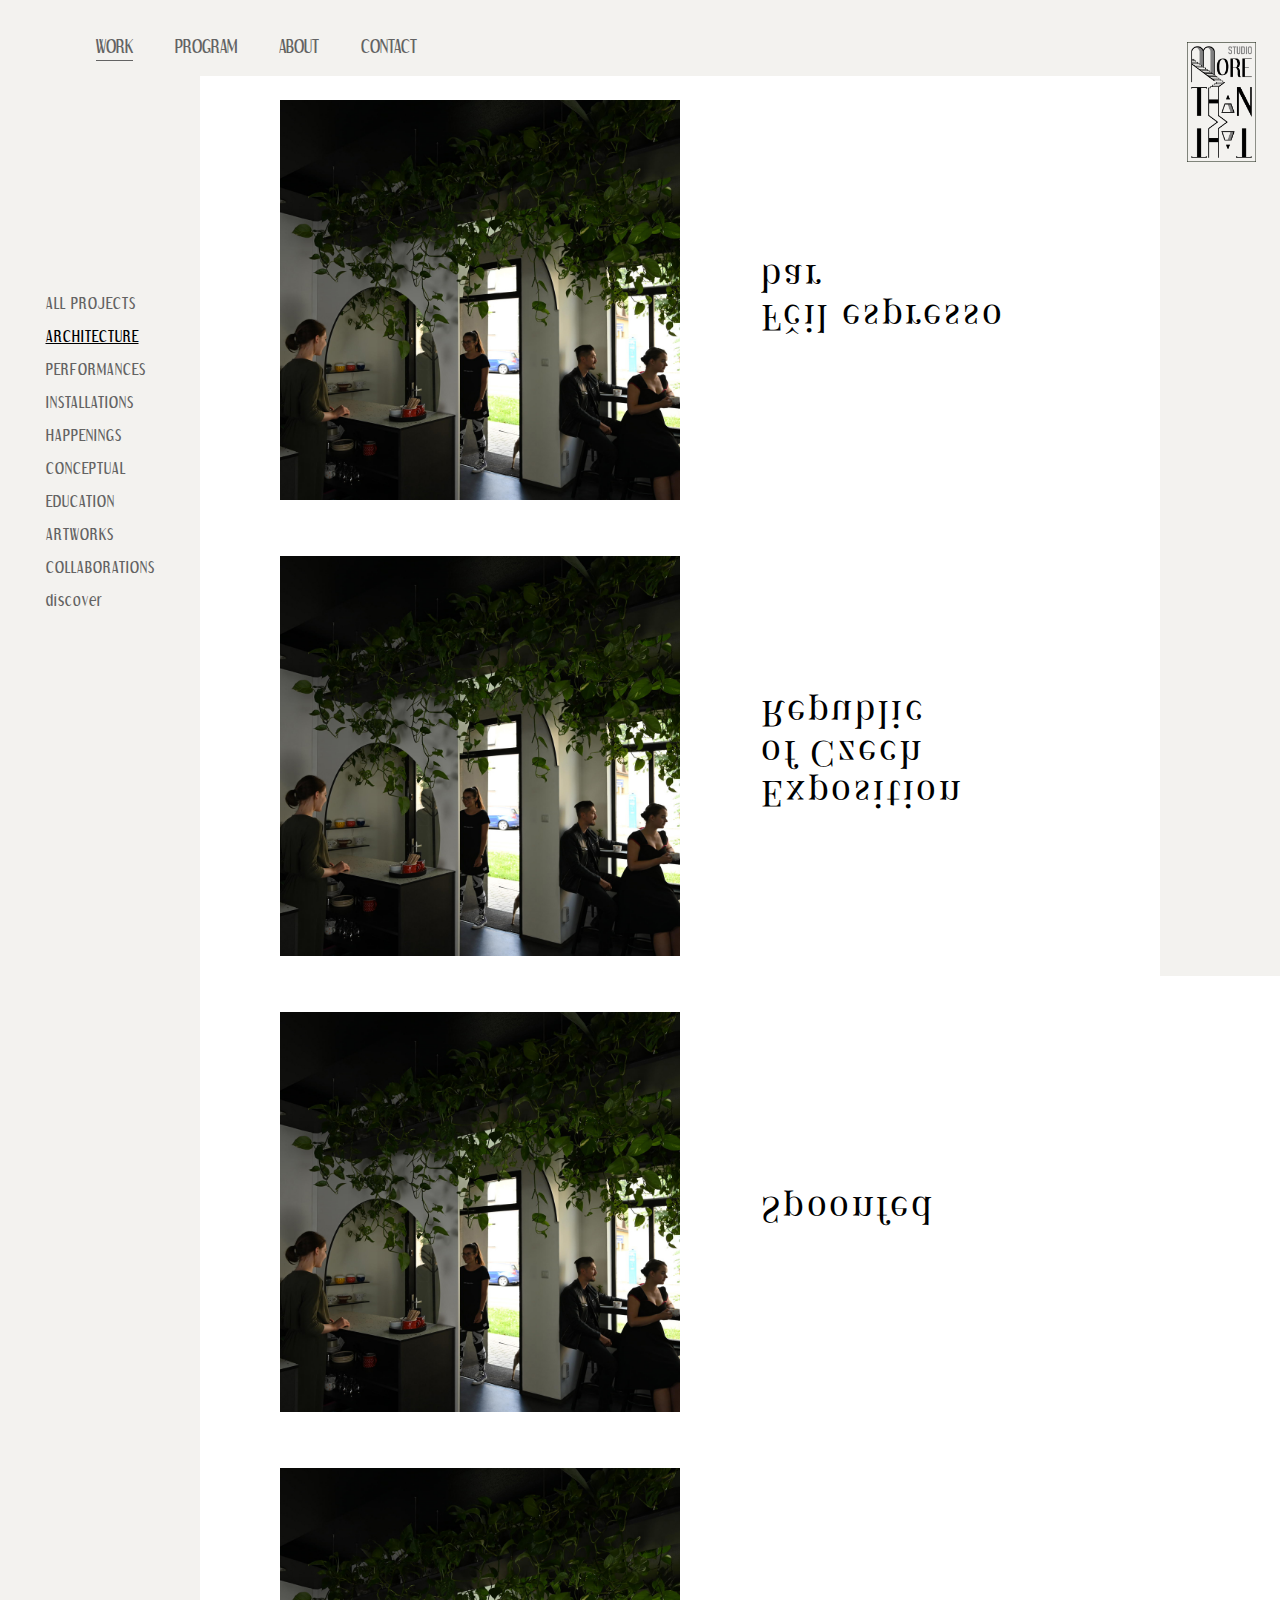
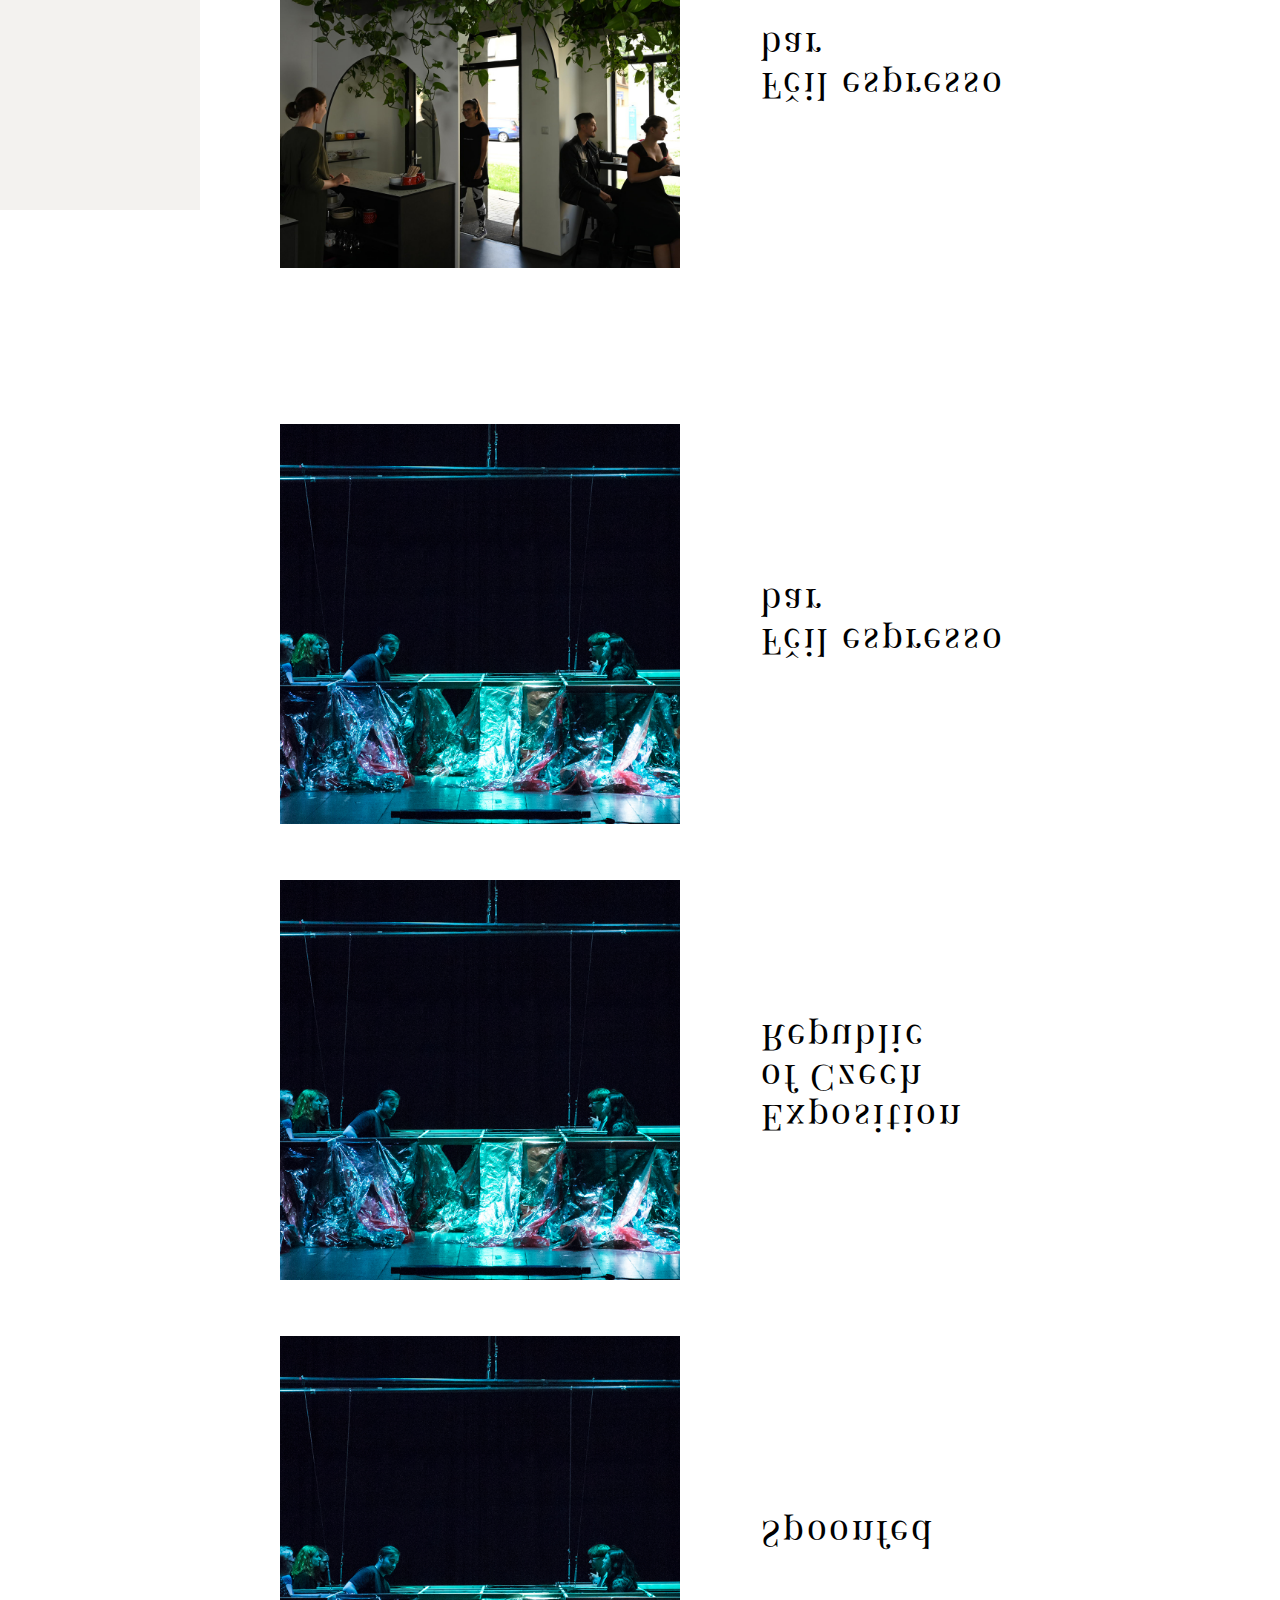
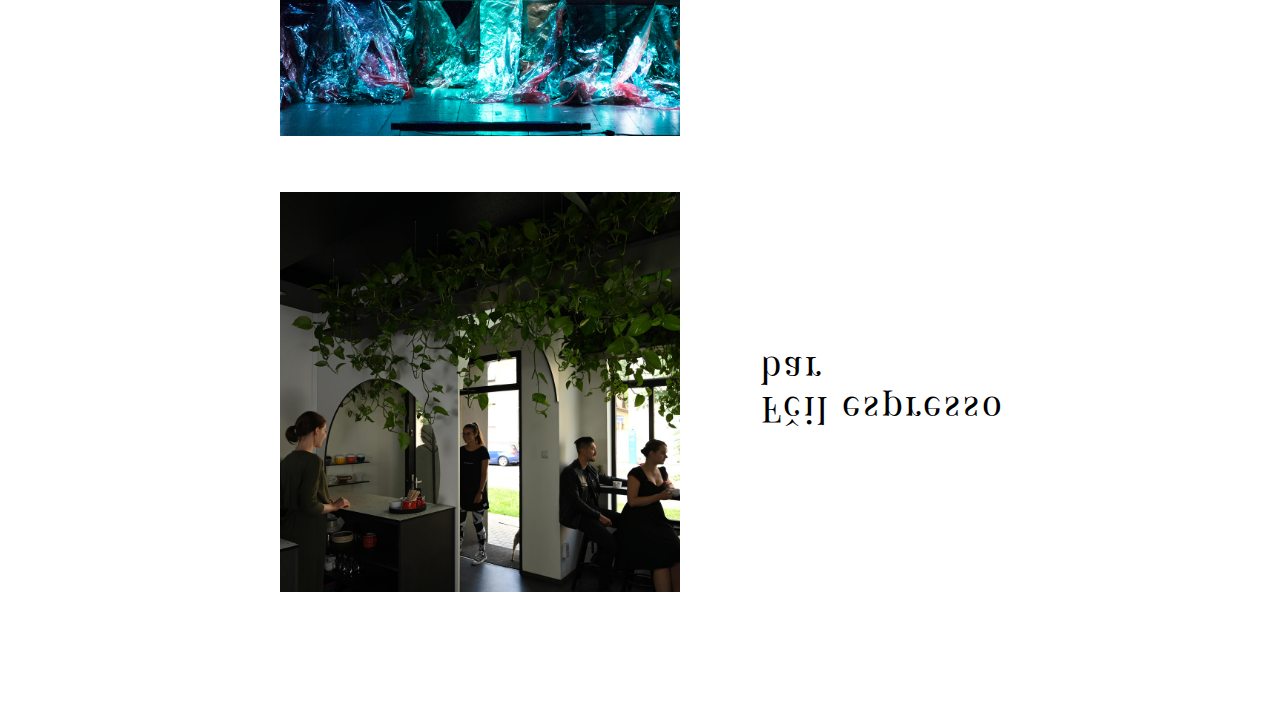
==== architecture.html @ 2d3cd611 "update" ====
<!DOCTYPE html>
<html lang="en">
<head>
  <meta charset="UTF-8">
  <meta name="viewport" content="width=device-width, initial-scale=1.0">
  <meta http-equiv="X-UA-Compatible" content="ie=edge">

  <link rel="shortcut icon" href="assests/img/favicon-32x32.png" type="image/png">

  <link rel="stylesheet" href="assests\style\work.css">

    <link rel="preconnect" href="https://fonts.gstatic.com">

    <link rel="stylesheet" href="https://cdnjs.cloudflare.com/ajax/libs/font-awesome/5.15.3/css/all.min.css">

    <script src="https://cdnjs.cloudflare.com/ajax/libs/jquery/3.4.1/jquery.min.js">

    </script>

   <link href="https://fonts.googleapis.com/css2?family=Playfair+Display&display=swap" rel="stylesheet">
   <!-- <script src="https://cdnjs.cloudflare.com/ajax/libs/jquery/3.3.1/jquery.min.js"> -->

  <title>Document</title>
</head>
<body>

  <header class="header">


    <nav class="navbar_container work" id="navbar_container">
      <div class="nav_section" id="nav_section">

      <ul class="navbar_items" id="navbar_items">
        <!-- <li class="navbar_item instagram">
          <a href="https://www.instagram.com/studio.morethanthat/">
          <svg xmlns="http://www.w3.org/2000/svg"  width="24" height="24" viewBox="0 0 24 24" fill="none" stroke="currentColor"
          stroke-width="2" stroke-linecap="round" stroke-linejoin="round" class="feather feather-instagram">
          <rect x="2" y="2" width="20" height="20" rx="5" ry="5"></rect><path d="M16 11.37A4 4 0 1 1 12.63 8 4 4 0 0 1 16 11.37z">
          </path><line x1="17.5" y1="6.5" x2="17.51" y2="6.5"></line></svg>
        </a>
        </li> -->
        <li class="navbar_item"><a class="underline active" href="work.html">Work</a></li>
        <li class="navbar_item"><a class="underline" href="work\collaborations\chromoculars.html">Program</a></li>
        <li class="navbar_item"><a class="underline" href="comingsoon1.html">About</a></li>
        <li class="navbar_item"><a class="underline" href="contact.html">Contact</a></li>
        <!-- <div class="mobile_social_media"> -->

        <li class="navbar_item social_media">
          <a class="social_media_icon" href="https://www.instagram.com/studio.morethanthat/">
          <svg xmlns="http://www.w3.org/2000/svg"  width="24" height="24" viewBox="0 0 24 24" fill="none" stroke="currentColor"
          stroke-width="2" stroke-linecap="round" stroke-linejoin="round" class="feather feather-instagram">
          <rect x="2" y="2" width="20" height="20" rx="5" ry="5"></rect><path d="M16 11.37A4 4 0 1 1 12.63 8 4 4 0 0 1 16 11.37z">
          </path></svg>
        </a>
      <a class="social_media_icon" href="">
          <svg aria-hidden="true" focusable="false" data-prefix="fab" data-icon="youtube" class="svg-inline--fa fa-youtube fa-w-18" role="img" xmlns="http://www.w3.org/2000/svg" viewBox="0 0 576 512"><path fill="currentColor" d="M549.655 124.083c-6.281-23.65-24.787-42.276-48.284-48.597C458.781 64 288 64 288 64S117.22 64 74.629 75.486c-23.497 6.322-42.003 24.947-48.284 48.597-11.412 42.867-11.412 132.305-11.412 132.305s0 89.438 11.412 132.305c6.281 23.65 24.787 41.5 48.284 47.821C117.22 448 288 448 288 448s170.78 0 213.371-11.486c23.497-6.321 42.003-24.171 48.284-47.821 11.412-42.867 11.412-132.305 11.412-132.305s0-89.438-11.412-132.305zm-317.51 213.508V175.185l142.739 81.205-142.739 81.201z"></path></svg>
        </a>


        <a class="social_media_icon" href="">
          <svg aria-hidden="true" focusable="false" data-prefix="fab" data-icon="facebook-f" class="svg-inline--fa fa-facebook-f fa-w-10" role="img" xmlns="http://www.w3.org/2000/svg"
             viewBox="0 0 320 512"><path fill="currentColor"
              d="M279.14 288l14.22-92.66h-88.91v-60.13c0-25.35 12.42-50.06 52.24-50.06h40.42V6.26S260.43 0 225.36 0c-73.22 0-121.08 44.38-121.08 124.72v70.62H22.89V288h81.39v224h100.17V288z">
             </path></svg>

        </a>
    <a class="social_media_icon" href="">
          <svg aria-hidden="true" focusable="false" data-prefix="fas" data-icon="envelope" class="svg-inline--fa fa-envelope fa-w-16" role="img" xmlns="http://www.w3.org/2000/svg" viewBox="0 0 512 512"><path fill="currentColor" d="M502.3 190.8c3.9-3.1 9.7-.2 9.7 4.7V400c0 26.5-21.5 48-48 48H48c-26.5 0-48-21.5-48-48V195.6c0-5 5.7-7.8 9.7-4.7 22.4 17.4 52.1 39.5 154.1 113.6 21.1 15.4 56.7 47.8 92.2 47.6 35.7.3 72-32.8 92.3-47.6 102-74.1 131.6-96.3 154-113.7zM256 320c23.2.4 56.6-29.2 73.4-41.4 132.7-96.3 142.8-104.7 173.4-128.7 5.8-4.5 9.2-11.5 9.2-18.9v-19c0-26.5-21.5-48-48-48H48C21.5 64 0 85.5 0 112v19c0 7.4 3.4 14.3 9.2 18.9 30.6 23.9 40.7 32.4 173.4 128.7 16.8 12.2 50.2 41.8 73.4 41.4z"></path></svg>
        </a>
      </li>

      </ul>


    </div>

    <a href="index.html"><div class="logo_work"><img src="assests\img\black_logo.png" alt=""></div></a>
       
      <div class="mobile_header">
         <a href="index.html"> <div class="mobilelogo"><img src="assests\img\black_logo.png"></div></a>

        <div class="js-menu menu" type="button">
        <div class="toggle" id="toggle"></div>
        </div>
        <!-- <div class="toggle" id="toggle"><i class="fas fa-times"></i></div> -->
      </div>
    


    </nav>
  </header>

  <main class="work_section">
    <div class="top_white_section"></div>
    
    <div class="left_panel">
      <div class="categories_menu">
        <ul class="categories_items">
          <li class="categories_item"><a href="work.html">ALL PROJECTS</a></li>
          <li class="categories_item"><a class="active" href="architecture.html" id="architecture">ARCHITECTURE</a></li>
          <li class="categories_item"><a href="performances.html">PERFORMANCES</a></li>
          <li class="categories_item"><a href="installations.html">INSTALLATIONS</a></li>
          <li class="categories_item"><a href="happenings.html">HAPPENINGS</a></li>
          <li class="categories_item"><a href="conceptual.html">CONCEPTUAL</a></li>
          <li class="categories_item"><a href="education.html">EDUCATION</a></li>
          <li class="categories_item"><a href="artworks.html">ARTWORKS</a></li>
          <li class="categories_item collab"><a href="collaborations.html">COLLABORATIONS</a></li>
          <li class="categories_item"><a href="">discover</a></li>

        </ul>
      </div>

    </div>
    <div class="right_panel">
      <!-- <a href="index.html"><div class="logo_work"><img src="assests\img\black_logo.png" alt=""></div></a> -->

   
    </div>

    



  <section class="work_container" id="allproject" >

      <a href="work\collaborations\chromoculars.html">
        <div class="work_section_container">
          <div class="work_img">
            <img src="assests\img\comingsoon\placeholder1.jpg" alt="">
  
          </div>
        <div class="work_description">
          <p>Fčil espresso <br> bar</p>
        </div>
        </div>
      </a>
      
     
      <a href="index.html">
      <div class="work_section_container">
        <div class="work_img">
          <img src="assests\img\comingsoon\placeholder1.jpg" alt="">

        </div>
      <div class="work_description">
        <p>Exposition <br> of Czech <br> Republic</p>
      </div>
      </div>
    </a>


    <a href="index.html">
     
      <div class="work_section_container">
        <div class="work_img">
          <img src="assests\img\comingsoon\placeholder1.jpg" alt="">

        </div>
      <div class="work_description">
        <p>Spoonfed</p>
      </div>
      </div>
    </a>
     

    <a href="index.html">
     
      <div class="work_section_container">
        <div class="work_img">
          <img src="assests\img\comingsoon\placeholder1.jpg" alt="">

        </div>
        
      <div class="work_description">
        <p>Fčil espresso bar</p>
      </div>
      </div>

    </a>

  </section>




  <section class="work_container architecture_cards" id="architecture_cards">

      <a href="index.html">
        <div class="work_section_container">
          <div class="work_img">
            <img src="assests\img\2.jpg" alt="">
  
          </div>
        <div class="work_description">
          <p>Fčil espresso <br> bar</p>
        </div>
        </div>
      </a>
      
     
      <a href="index.html">
      <div class="work_section_container">
        <div class="work_img">
          <img src="assests\img\2.jpg" alt="">

        </div>
      <div class="work_description">
        <p>Exposition <br> of Czech <br> Republic</p>
      </div>
      </div>
    </a>


    <a href="index.html">
     
      <div class="work_section_container">
        <div class="work_img">
          <img src="assests\img\2.jpg" alt="">

        </div>
      <div class="work_description">
        <p>Spoonfed</p>
      </div>
      </div>
    </a>
     

    <a href="index.html">
     
      <div class="work_section_container">
        <div class="work_img">
          <img src="assests\img\comingsoon\placeholder1.jpg" alt="">

        </div>
        
      <div class="work_description">
        <p>Fčil espresso bar</p>
      </div>
      </div>

    </a>

  </section>
  

    <section class="work_mobile_container">
   
    



    <div class="flip-container" >
      <div class="flip-inner-container" >
          <div class="flip-front" id="flipback" >
           
            <div class="card_img">
           <img  src="assests\img\work\0-spoonfed-landing 1.png" alt="">
             
            </div>

           <div class="work_mobile_description">
     <p>Spoonfed</p>
     <p class="invert">Spoonfed</p>
     </div>

          </div>

          <div class="flip-back" >
            <div class="back_cross" id="cross"><i class="fas fa-times"></i></div>
              <h3>Belly of the Two Headed Beast Long Project Title</h3>
              <p>What if Eve didn’t eat the apple?
                 What if there were no primary colors? What if
                 each color had its own temple? -
                 How would you worship/ pray to each </p>
               <a href="work\collaborations\chromoculars.html"><img src="assests\img\read more button_illustrator.png" alt=""></a>

          </div>
      </div>
      
  </div>



  <div class="flip-container">
    <div class="flip-inner-container">
        <div class="flip-front">
         
          <div class="card_img">
         <img  src="assests\img\work\0-spoonfed-landing 1.png" alt="">
           
          </div>

         <div class="work_mobile_description">
   <p>Spoonfed</p>
   <p class="invert">Spoonfed</p>
   </div>

        </div>

        <div class="flip-back" >
            <h3>Belly of the Two Headed Beast Long Project Title</h3>
            <p>What if Eve didn’t eat the apple?
               What if there were no primary colors? What if
               each color had its own temple? -
               How would you worship/ pray to each </p>
             <a href="#"><img src="assests\img\read more button_illustrator.png" alt=""></a>

        </div>
    </div>
    
</div>


<div class="flip-container" id="flip-container">
  <div class="flip-inner-container" id="flip-inner-container">
      <div class="flip-front">
       
        <div class="card_img">
       <img  src="assests\img\work\0-spoonfed-landing 1.png" alt="">
         
        </div>

       <div class="work_mobile_description">
 <p>Spoonfed</p>
 <p class="invert">Spoonfed</p>
 </div>

      </div>

      <div class="flip-back">
          <h3>Belly of the Two Headed Beast Long Project Title</h3>
          <p>What if Eve didn’t eat the apple?
             What if there were no primary colors? What if
             each color had its own temple? -
             How would you worship/ pray to each </p>
           <a href="#"><img src="assests\img\read more button_illustrator.png" alt=""></a>

      </div>
  </div>
  
</div>


<div class="flip-container">
  <div class="flip-inner-container">
      <div class="flip-front">
       
        <div class="card_img">
       <img  src="assests\img\work\0-spoonfed-landing 1.png" alt="">
         
        </div>

       <div class="work_mobile_description">
     <p>Spoonfed</p>
      <p class="invert">Spoonfed</p>
     </div>

      </div>

      <div class="flip-back">
          <h3>Belly of the Two Headed Beast Long Project Title</h3>
          <p>What if Eve didn’t eat the apple?
             What if there were no primary colors? What if
             each color had its own temple? -
             How would you worship/ pray to each </p>
           <a href="#"><img src="assests\img\read more button_illustrator.png" alt=""></a>

      </div>
  </div>
  
</div>



 
  



      <div class="work_mobile_section">
      
        <div class="work_mobile_img">
          <img src="assests\img\work\0-spoonfed-landing 1.png" alt="">
        </div>
        <div class="work_mobile_description">
        <p>Spoonfed</p>
        <p class="invert">Spoonfed</p>
        </div>
      </div>

      <div class="work_mobile_section">
      
        <div class="work_mobile_img">
          <img src="assests\img\work\0-spoonfed-landing 1.png" alt="">
        </div>
        <div class="work_mobile_description">
        <p>Spoonfed</p>
        <p class="invert">Spoonfed</p>
        </div>
      </div>


      <div class="work_mobile_section">
      
        <div class="work_mobile_img">
          <img src="assests\img\work\0-spoonfed-landing 1.png" alt="">
        </div>
        <div class="work_mobile_description">
        <p>Spoonfed</p>
        <p class="invert">Spoonfed</p>
        </div>
      </div>
  

      
      
    </section>

  </main>


  <!-- <footer class="footer_container">
    <div class="footer_section">
      <div class="footer_description"><p>© 2021, Studio MoreThanThat</p></div>
      <div class="social_media_icons">
        <a href="https://www.instagram.com/studio.morethanthat/" class="icons">

          <svg xmlns="http://www.w3.org/2000/svg" width="24" height="24" viewBox="0 0 24 24" fill="none" stroke="currentColor"
           stroke-width="2" stroke-linecap="round" stroke-linejoin="round" class="feather feather-instagram">
           <rect x="2" y="2" width="20" height="20" rx="5" ry="5">
           </rect><path d="M16 11.37A4 4 0 1 1 12.63 8 4 4 0 0 1 16 11.37z"></path><line x1="17.5" y1="6.5" x2="17.51" y2="6.5"></line></svg>
         </a>

         <a href="" class="icons">
           <svg aria-hidden="true" focusable="false" data-prefix="fab" data-icon="youtube" class="svg-inline--fa fa-youtube fa-w-18" role="img" xmlns="http://www.w3.org/2000/svg" viewBox="0 0 576 512"><path fill="currentColor" d="M549.655 124.083c-6.281-23.65-24.787-42.276-48.284-48.597C458.781 64 288 64 288 64S117.22 64 74.629 75.486c-23.497 6.322-42.003 24.947-48.284 48.597-11.412 42.867-11.412 132.305-11.412 132.305s0 89.438 11.412 132.305c6.281 23.65 24.787 41.5 48.284 47.821C117.22 448 288 448 288 448s170.78 0 213.371-11.486c23.497-6.321 42.003-24.171 48.284-47.821 11.412-42.867 11.412-132.305 11.412-132.305s0-89.438-11.412-132.305zm-317.51 213.508V175.185l142.739 81.205-142.739 81.201z"></path></svg>

          </a>


        <a href="" class="icons">

          <svg aria-hidden="true" focusable="false" data-prefix="fab" data-icon="facebook-f" class="svg-inline--fa fa-facebook-f fa-w-10" role="img" xmlns="http://www.w3.org/2000/svg"
             viewBox="0 0 320 512"><path fill="currentColor"
              d="M279.14 288l14.22-92.66h-88.91v-60.13c0-25.35 12.42-50.06 52.24-50.06h40.42V6.26S260.43 0 225.36 0c-73.22 0-121.08 44.38-121.08 124.72v70.62H22.89V288h81.39v224h100.17V288z">
             </path></svg>
        </a>

        <a href="" class="icons">
          <svg aria-hidden="true" focusable="false" data-prefix="fas" data-icon="envelope" class="svg-inline--fa fa-envelope fa-w-16" role="img" xmlns="http://www.w3.org/2000/svg" viewBox="0 0 512 512"><path fill="currentColor" d="M502.3 190.8c3.9-3.1 9.7-.2 9.7 4.7V400c0 26.5-21.5 48-48 48H48c-26.5 0-48-21.5-48-48V195.6c0-5 5.7-7.8 9.7-4.7 22.4 17.4 52.1 39.5 154.1 113.6 21.1 15.4 56.7 47.8 92.2 47.6 35.7.3 72-32.8 92.3-47.6 102-74.1 131.6-96.3 154-113.7zM256 320c23.2.4 56.6-29.2 73.4-41.4 132.7-96.3 142.8-104.7 173.4-128.7 5.8-4.5 9.2-11.5 9.2-18.9v-19c0-26.5-21.5-48-48-48H48C21.5 64 0 85.5 0 112v19c0 7.4 3.4 14.3 9.2 18.9 30.6 23.9 40.7 32.4 173.4 128.7 16.8 12.2 50.2 41.8 73.4 41.4z"></path></svg>

      </a>

      </div>
    </div>
  </footer> -->




  <script type="text/javascript" src="assests\script\script.js"></script>
  <script>

    

    document.getElementById('architecture').addEventListener("click", function() {
       document.getElementById('architecture_cards').style.display = "block";
       document.getElementById('allproject').style.display = "none";      
    });

   


  </script>
</body>
</html>
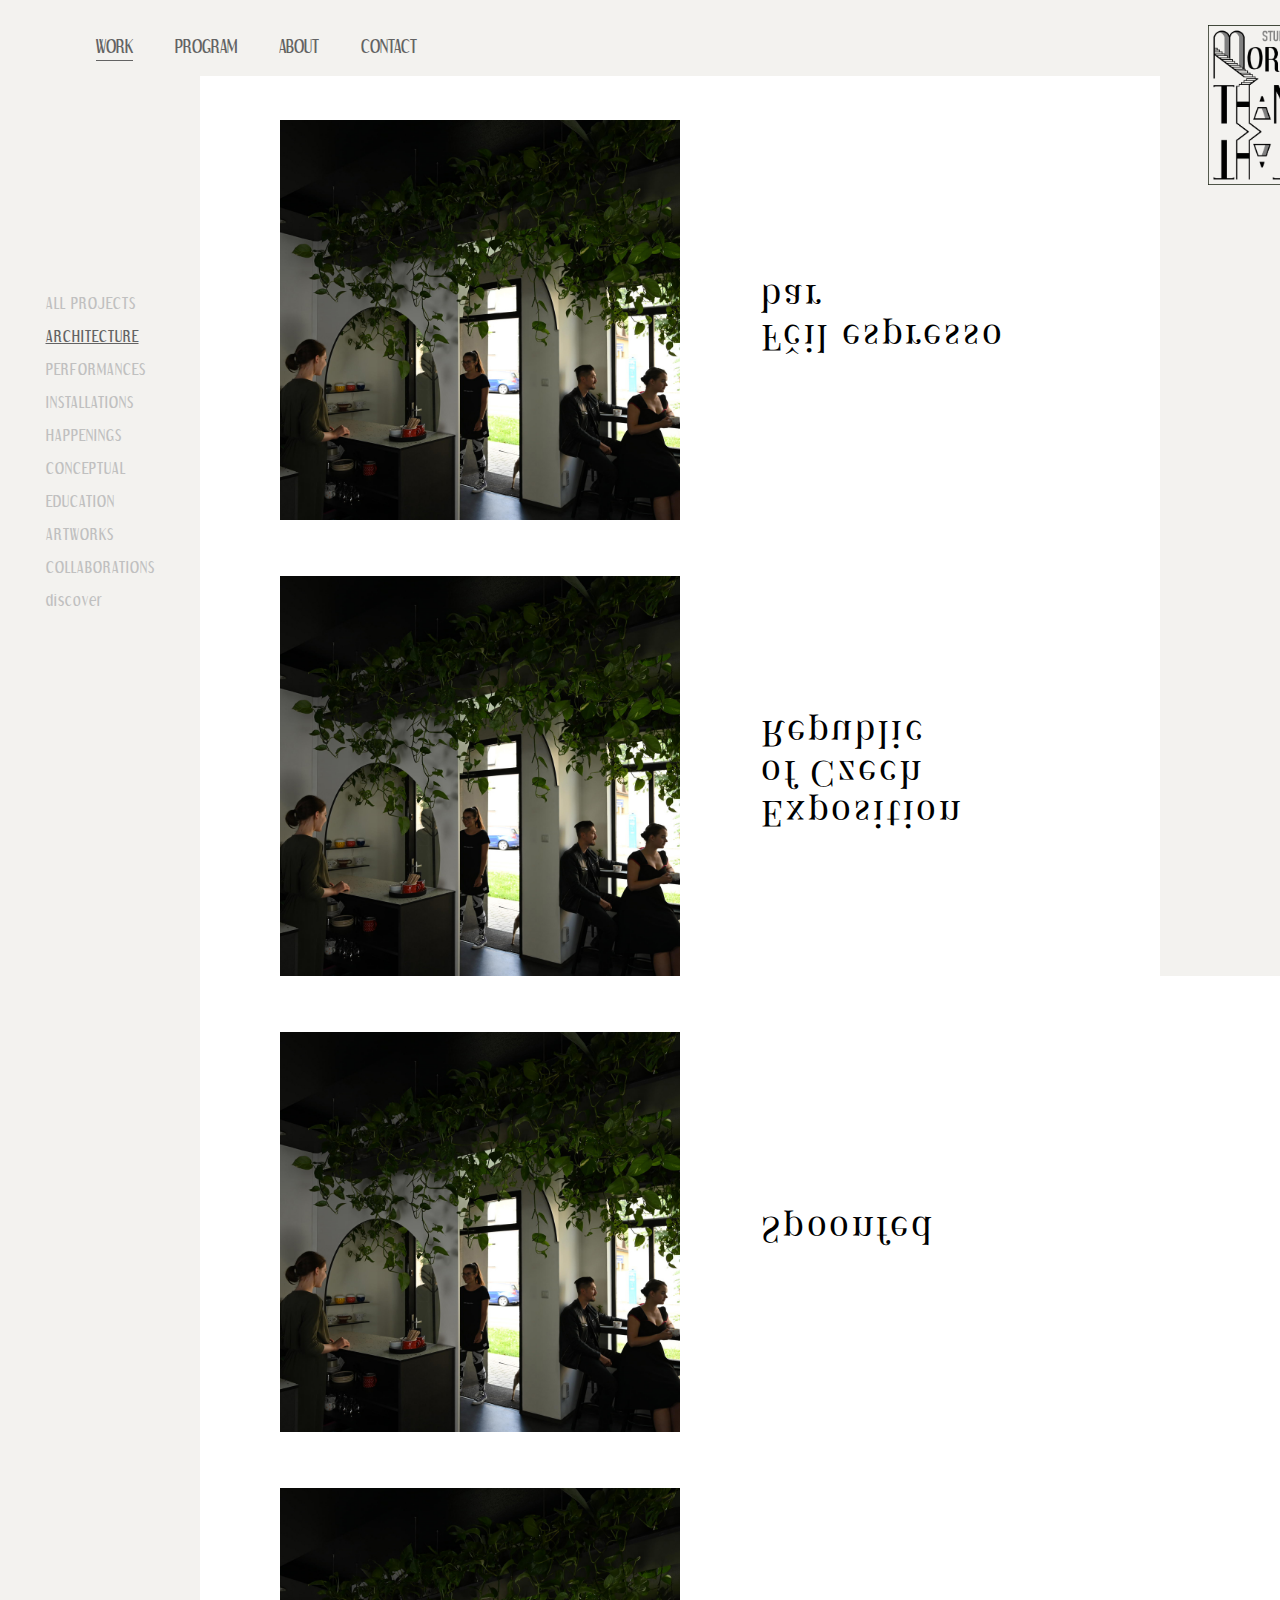
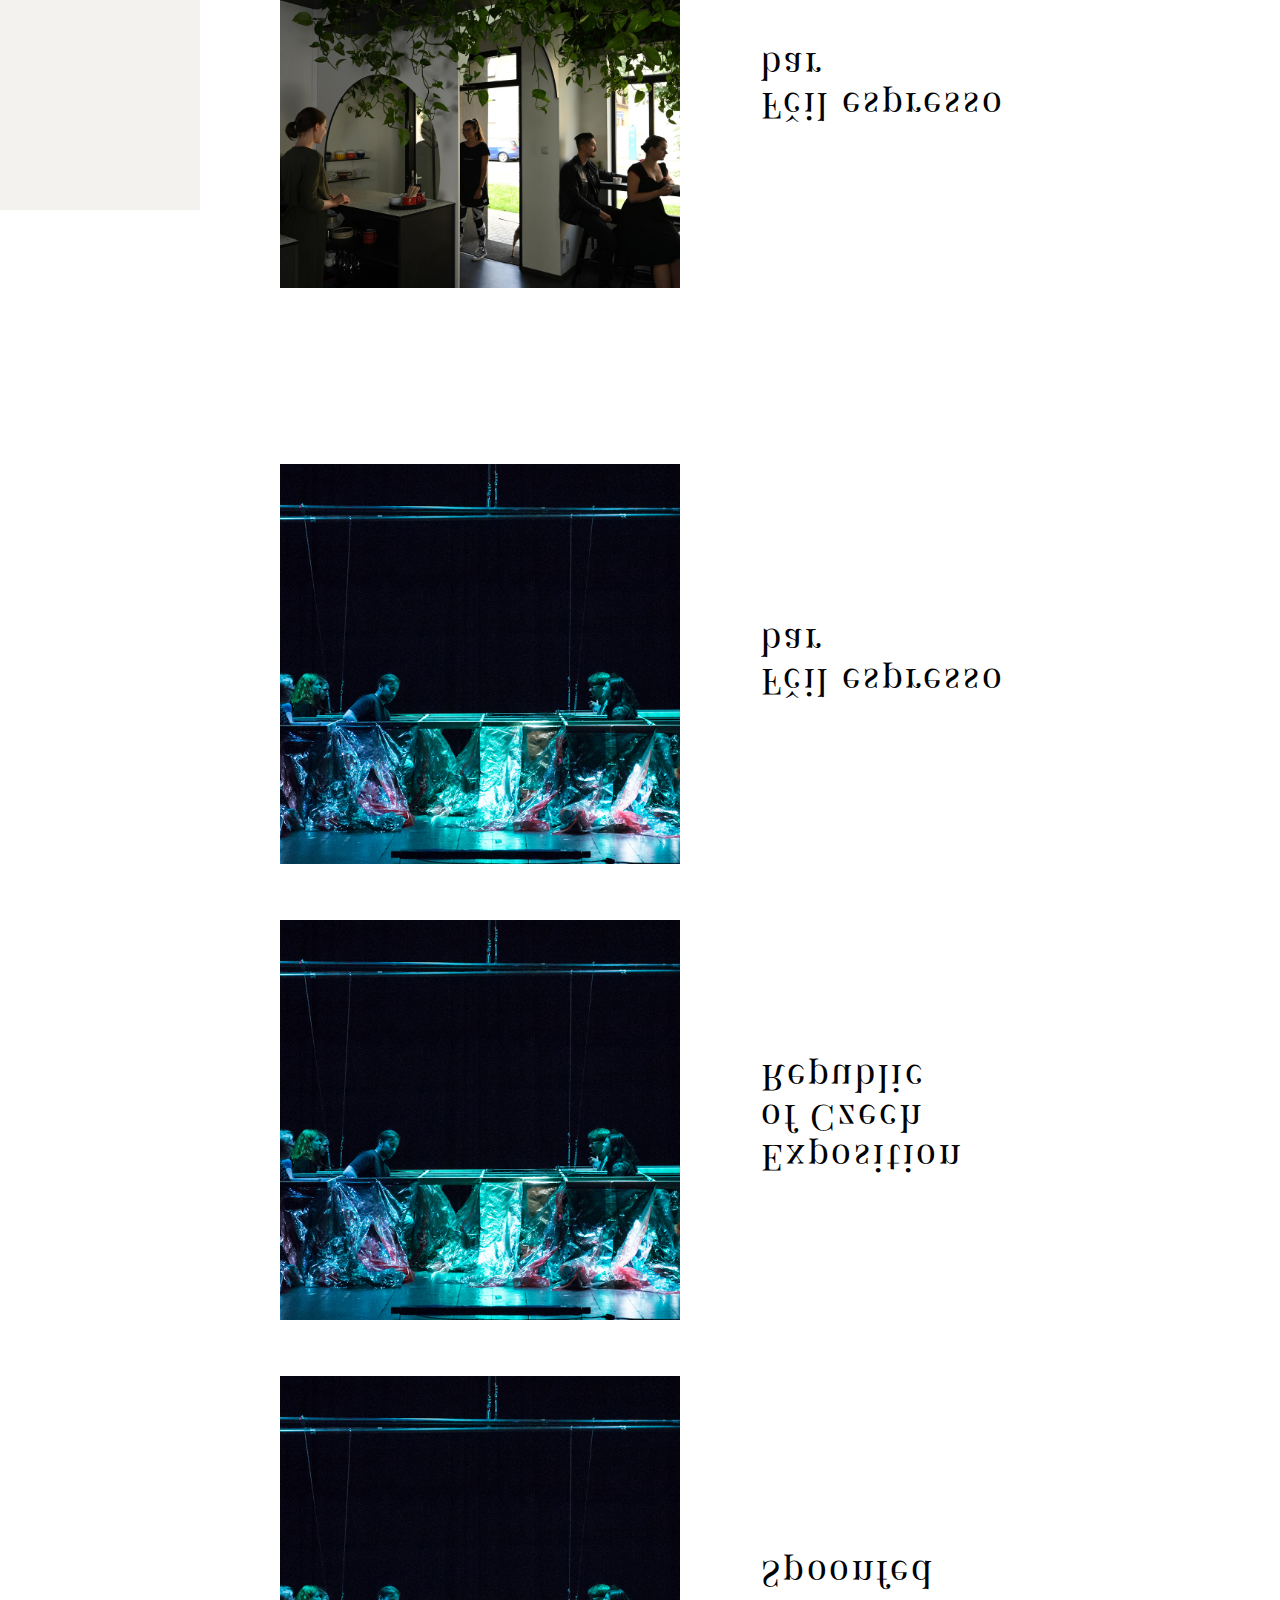
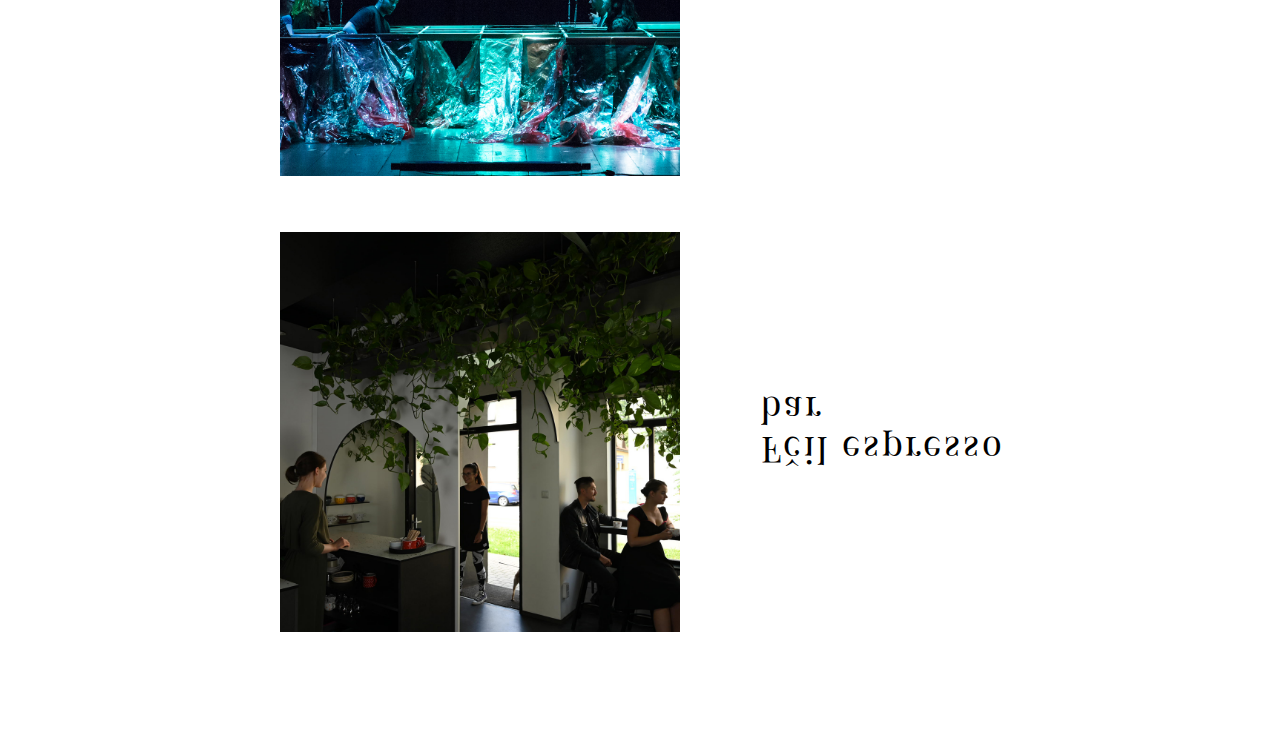
==== commit b5e1f16c: "update" ====
--- a/architecture.html
+++ b/architecture.html
@@ -20,7 +20,7 @@
    <link href="https://fonts.googleapis.com/css2?family=Playfair+Display&display=swap" rel="stylesheet">
    <!-- <script src="https://cdnjs.cloudflare.com/ajax/libs/jquery/3.3.1/jquery.min.js"> -->
 
-  <title>Document</title>
+  <title>WORK | Architecture</title>
 </head>
 <body>
 
